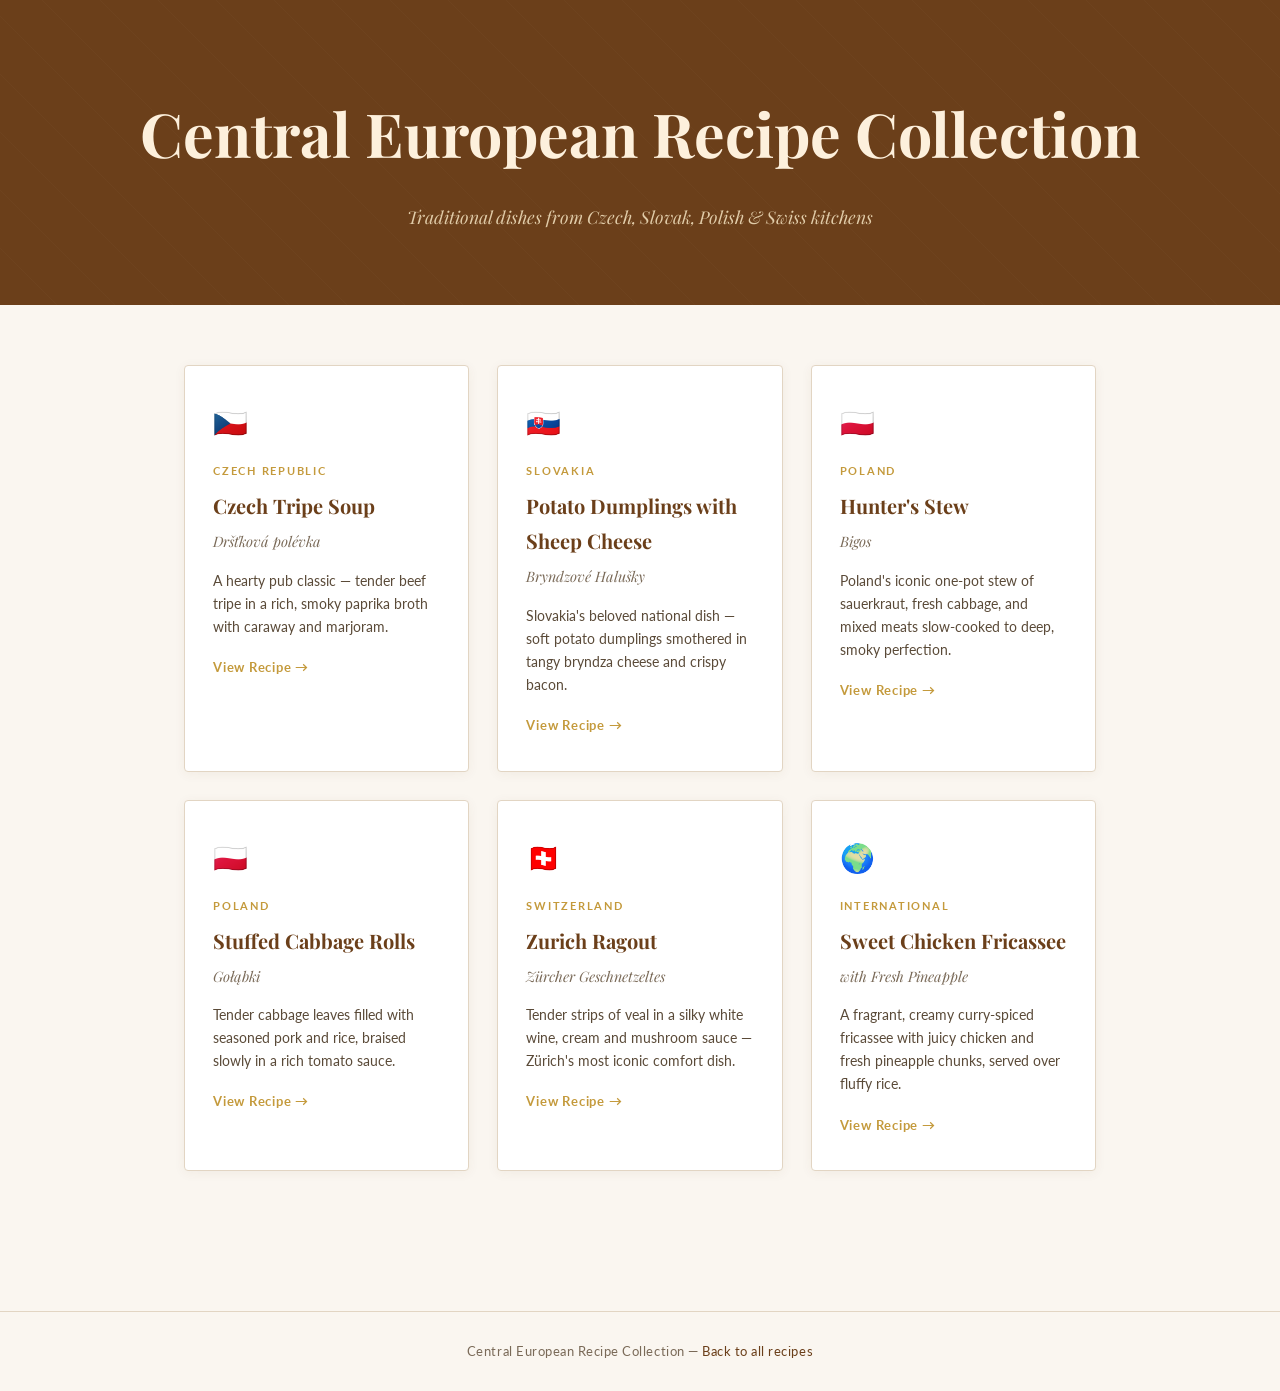
==== index.html @ f0217a3d "Add files via upload" ====
<!DOCTYPE html>
<html lang="en">
<head>
  <meta charset="UTF-8">
  <meta name="viewport" content="width=device-width, initial-scale=1.0">
  <title>Central European Recipe Collection</title>
  <link rel="stylesheet" href="style.css">
  <style>
    .index-hero {
      background: var(--brown);
      color: #fdf0dc;
      padding: 80px 40px 72px;
      text-align: center;
      position: relative;
      overflow: hidden;
    }
    .index-hero::before {
      content: '';
      position: absolute;
      inset: 0;
      background: repeating-linear-gradient(
        45deg, transparent, transparent 40px,
        rgba(255,255,255,0.02) 40px, rgba(255,255,255,0.02) 41px
      );
    }
    .index-hero h1 {
      font-family: 'Playfair Display', serif;
      font-size: clamp(2.2rem, 5vw, 3.8rem);
      margin-bottom: 16px;
      position: relative;
    }
    .index-hero p {
      font-size: 1.1rem;
      color: #e0cba8;
      font-family: 'Playfair Display', serif;
      font-style: italic;
      position: relative;
    }
    .recipe-grid {
      max-width: 960px;
      margin: 60px auto;
      padding: 0 24px 80px;
      display: grid;
      grid-template-columns: repeat(auto-fill, minmax(280px, 1fr));
      gap: 28px;
    }
    .recipe-card {
      background: var(--card-bg);
      border: 1px solid var(--border);
      border-radius: 4px;
      padding: 32px 28px;
      text-decoration: none;
      color: var(--ink);
      display: block;
      transition: transform 0.2s, box-shadow 0.2s;
      box-shadow: 0 2px 12px rgba(107,63,26,0.06);
    }
    .recipe-card:hover {
      transform: translateY(-4px);
      box-shadow: 0 8px 28px rgba(107,63,26,0.14);
    }
    .card-flag {
      font-size: 28px;
      margin-bottom: 14px;
      display: block;
    }
    .card-country {
      font-size: 11px;
      letter-spacing: 0.16em;
      text-transform: uppercase;
      color: var(--gold);
      font-weight: 700;
      margin-bottom: 8px;
    }
    .card-title {
      font-family: 'Playfair Display', serif;
      font-size: 1.25rem;
      font-weight: 700;
      margin-bottom: 6px;
      color: var(--brown);
    }
    .card-native {
      font-family: 'Playfair Display', serif;
      font-style: italic;
      font-size: 0.9rem;
      color: var(--muted);
      margin-bottom: 14px;
    }
    .card-desc {
      font-size: 14px;
      color: #5a4a38;
      line-height: 1.65;
    }
    .card-arrow {
      display: inline-block;
      margin-top: 18px;
      font-size: 13px;
      color: var(--gold);
      font-weight: 700;
      letter-spacing: 0.06em;
    }
    @media (max-width: 600px) {
      .index-hero { padding: 52px 20px; }
      .recipe-grid { padding: 0 16px 60px; }
    }
  </style>
</head>
<body>

<div class="index-hero">
  <h1>Central European Recipe Collection</h1>
  <p>Traditional dishes from Czech, Slovak, Polish &amp; Swiss kitchens</p>
</div>

<div class="recipe-grid">

  <a href="drstkova.html" class="recipe-card">
    <span class="card-flag">🇨🇿</span>
    <div class="card-country">Czech Republic</div>
    <div class="card-title">Czech Tripe Soup</div>
    <div class="card-native">Dršťková polévka</div>
    <div class="card-desc">A hearty pub classic — tender beef tripe in a rich, smoky paprika broth with caraway and marjoram.</div>
    <span class="card-arrow">View Recipe →</span>
  </a>

  <a href="halusky.html" class="recipe-card">
    <span class="card-flag">🇸🇰</span>
    <div class="card-country">Slovakia</div>
    <div class="card-title">Potato Dumplings with Sheep Cheese</div>
    <div class="card-native">Bryndzové Halušky</div>
    <div class="card-desc">Slovakia's beloved national dish — soft potato dumplings smothered in tangy bryndza cheese and crispy bacon.</div>
    <span class="card-arrow">View Recipe →</span>
  </a>

  <a href="bigos.html" class="recipe-card">
    <span class="card-flag">🇵🇱</span>
    <div class="card-country">Poland</div>
    <div class="card-title">Hunter's Stew</div>
    <div class="card-native">Bigos</div>
    <div class="card-desc">Poland's iconic one-pot stew of sauerkraut, fresh cabbage, and mixed meats slow-cooked to deep, smoky perfection.</div>
    <span class="card-arrow">View Recipe →</span>
  </a>

  <a href="golabki.html" class="recipe-card">
    <span class="card-flag">🇵🇱</span>
    <div class="card-country">Poland</div>
    <div class="card-title">Stuffed Cabbage Rolls</div>
    <div class="card-native">Gołąbki</div>
    <div class="card-desc">Tender cabbage leaves filled with seasoned pork and rice, braised slowly in a rich tomato sauce.</div>
    <span class="card-arrow">View Recipe →</span>
  </a>

  <a href="geschnetzeltes.html" class="recipe-card">
    <span class="card-flag">🇨🇭</span>
    <div class="card-country">Switzerland</div>
    <div class="card-title">Zurich Ragout</div>
    <div class="card-native">Zürcher Geschnetzeltes</div>
    <div class="card-desc">Tender strips of veal in a silky white wine, cream and mushroom sauce — Zürich's most iconic comfort dish.</div>
    <span class="card-arrow">View Recipe →</span>
  </a>

  <a href="fricassee.html" class="recipe-card">
    <span class="card-flag">🌍</span>
    <div class="card-country">International</div>
    <div class="card-title">Sweet Chicken Fricassee</div>
    <div class="card-native">with Fresh Pineapple</div>
    <div class="card-desc">A fragrant, creamy curry-spiced fricassee with juicy chicken and fresh pineapple chunks, served over fluffy rice.</div>
    <span class="card-arrow">View Recipe →</span>
  </a>

</div>

<footer>
  <p>Central European Recipe Collection &mdash; <a href="index.html">Back to all recipes</a></p>
</footer>

</body>
</html>
---- style.css ----
@import url('https://fonts.googleapis.com/css2?family=Playfair+Display:ital,wght@0,400;0,700;1,400&family=Lato:wght@300;400;700&display=swap');

:root {
  --cream: #faf6f0;
  --warm-white: #fff9f2;
  --ink: #1a1208;
  --brown: #6b3f1a;
  --gold: #c49a3c;
  --rust: #b85c2a;
  --muted: #7a6a58;
  --border: #e2d5c3;
  --card-bg: #ffffff;
}

*, *::before, *::after { box-sizing: border-box; margin: 0; padding: 0; }

html { scroll-behavior: smooth; }

body {
  font-family: 'Lato', sans-serif;
  background-color: var(--cream);
  color: var(--ink);
  line-height: 1.75;
  font-size: 17px;
}

/* ── NAV ── */
nav {
  background: var(--brown);
  padding: 14px 40px;
  display: flex;
  align-items: center;
  gap: 12px;
}
nav a {
  color: #f5e6cc;
  text-decoration: none;
  font-family: 'Lato', sans-serif;
  font-size: 14px;
  letter-spacing: 0.05em;
  opacity: 0.85;
  transition: opacity 0.2s;
}
nav a:hover { opacity: 1; }
nav .sep { color: var(--gold); font-size: 12px; }

/* ── HERO ── */
.hero {
  background: var(--brown);
  color: #fdf0dc;
  padding: 64px 40px 52px;
  position: relative;
  overflow: hidden;
}
.hero::before {
  content: '';
  position: absolute;
  inset: 0;
  background: repeating-linear-gradient(
    45deg,
    transparent,
    transparent 40px,
    rgba(255,255,255,0.02) 40px,
    rgba(255,255,255,0.02) 41px
  );
  pointer-events: none;
}
.hero-inner { max-width: 760px; margin: 0 auto; position: relative; }
.hero-tag {
  display: inline-block;
  font-size: 11px;
  letter-spacing: 0.18em;
  text-transform: uppercase;
  color: var(--gold);
  border: 1px solid var(--gold);
  padding: 4px 12px;
  border-radius: 2px;
  margin-bottom: 20px;
  font-family: 'Lato', sans-serif;
  font-weight: 700;
}
.hero h1 {
  font-family: 'Playfair Display', serif;
  font-size: clamp(2rem, 5vw, 3.4rem);
  line-height: 1.15;
  font-weight: 700;
  margin-bottom: 10px;
}
.hero .subtitle {
  font-family: 'Playfair Display', serif;
  font-style: italic;
  font-size: 1.15rem;
  color: #e8d4b0;
  margin-bottom: 28px;
}
.hero-meta {
  display: flex;
  flex-wrap: wrap;
  gap: 24px;
  font-size: 14px;
  color: #d4b98a;
  font-weight: 300;
  letter-spacing: 0.04em;
}
.hero-meta span { display: flex; align-items: center; gap: 6px; }
.hero-meta svg { opacity: 0.75; }

/* ── MAIN LAYOUT ── */
main {
  max-width: 900px;
  margin: 0 auto;
  padding: 52px 24px 80px;
  display: grid;
  grid-template-columns: 1fr 300px;
  gap: 48px;
  align-items: start;
}
@media (max-width: 700px) {
  main { grid-template-columns: 1fr; padding: 32px 16px 60px; }
  nav { padding: 12px 16px; }
  .hero { padding: 44px 20px 40px; }
}

/* ── INGREDIENTS CARD ── */
.ingredients-card {
  background: var(--card-bg);
  border: 1px solid var(--border);
  border-radius: 4px;
  padding: 28px 24px;
  position: sticky;
  top: 24px;
  box-shadow: 0 2px 16px rgba(107,63,26,0.07);
}
.ingredients-card h2 {
  font-family: 'Playfair Display', serif;
  font-size: 1.25rem;
  margin-bottom: 20px;
  padding-bottom: 12px;
  border-bottom: 2px solid var(--gold);
  color: var(--brown);
}
.ingredients-card ul { list-style: none; }
.ingredients-card li {
  padding: 7px 0;
  border-bottom: 1px solid #f0e9de;
  font-size: 15px;
  display: flex;
  gap: 8px;
}
.ingredients-card li::before {
  content: '·';
  color: var(--gold);
  font-size: 20px;
  line-height: 1.2;
  flex-shrink: 0;
}
.serves-badge {
  display: inline-block;
  background: var(--gold);
  color: #fff;
  font-size: 12px;
  font-weight: 700;
  letter-spacing: 0.1em;
  text-transform: uppercase;
  padding: 4px 12px;
  border-radius: 2px;
  margin-bottom: 16px;
}

/* ── INSTRUCTIONS ── */
.instructions h2 {
  font-family: 'Playfair Display', serif;
  font-size: 1.5rem;
  color: var(--brown);
  margin-bottom: 28px;
  padding-bottom: 12px;
  border-bottom: 2px solid var(--gold);
}
.step {
  display: flex;
  gap: 20px;
  margin-bottom: 32px;
  align-items: flex-start;
}
.step-num {
  flex-shrink: 0;
  width: 36px;
  height: 36px;
  background: var(--brown);
  color: #fdf0dc;
  font-family: 'Playfair Display', serif;
  font-size: 1rem;
  font-weight: 700;
  border-radius: 50%;
  display: flex;
  align-items: center;
  justify-content: center;
  margin-top: 2px;
}
.step-body h3 {
  font-family: 'Playfair Display', serif;
  font-size: 1.05rem;
  font-weight: 700;
  color: var(--ink);
  margin-bottom: 6px;
}
.step-body p { color: #3a2e22; font-size: 16px; }

/* ── NOTES ── */
.notes {
  background: #fff8ee;
  border-left: 4px solid var(--gold);
  border-radius: 0 4px 4px 0;
  padding: 20px 24px;
  margin-top: 40px;
}
.notes h3 {
  font-family: 'Playfair Display', serif;
  color: var(--brown);
  margin-bottom: 12px;
  font-size: 1.1rem;
}
.notes ul { list-style: none; }
.notes li {
  padding: 5px 0;
  font-size: 15px;
  color: #4a3828;
  padding-left: 16px;
  position: relative;
}
.notes li::before {
  content: '✦';
  position: absolute;
  left: 0;
  color: var(--gold);
  font-size: 10px;
  top: 8px;
}

/* ── FOOTER ── */
footer {
  text-align: center;
  padding: 28px;
  font-size: 13px;
  color: var(--muted);
  border-top: 1px solid var(--border);
  letter-spacing: 0.04em;
}
footer a { color: var(--brown); text-decoration: none; }
footer a:hover { text-decoration: underline; }
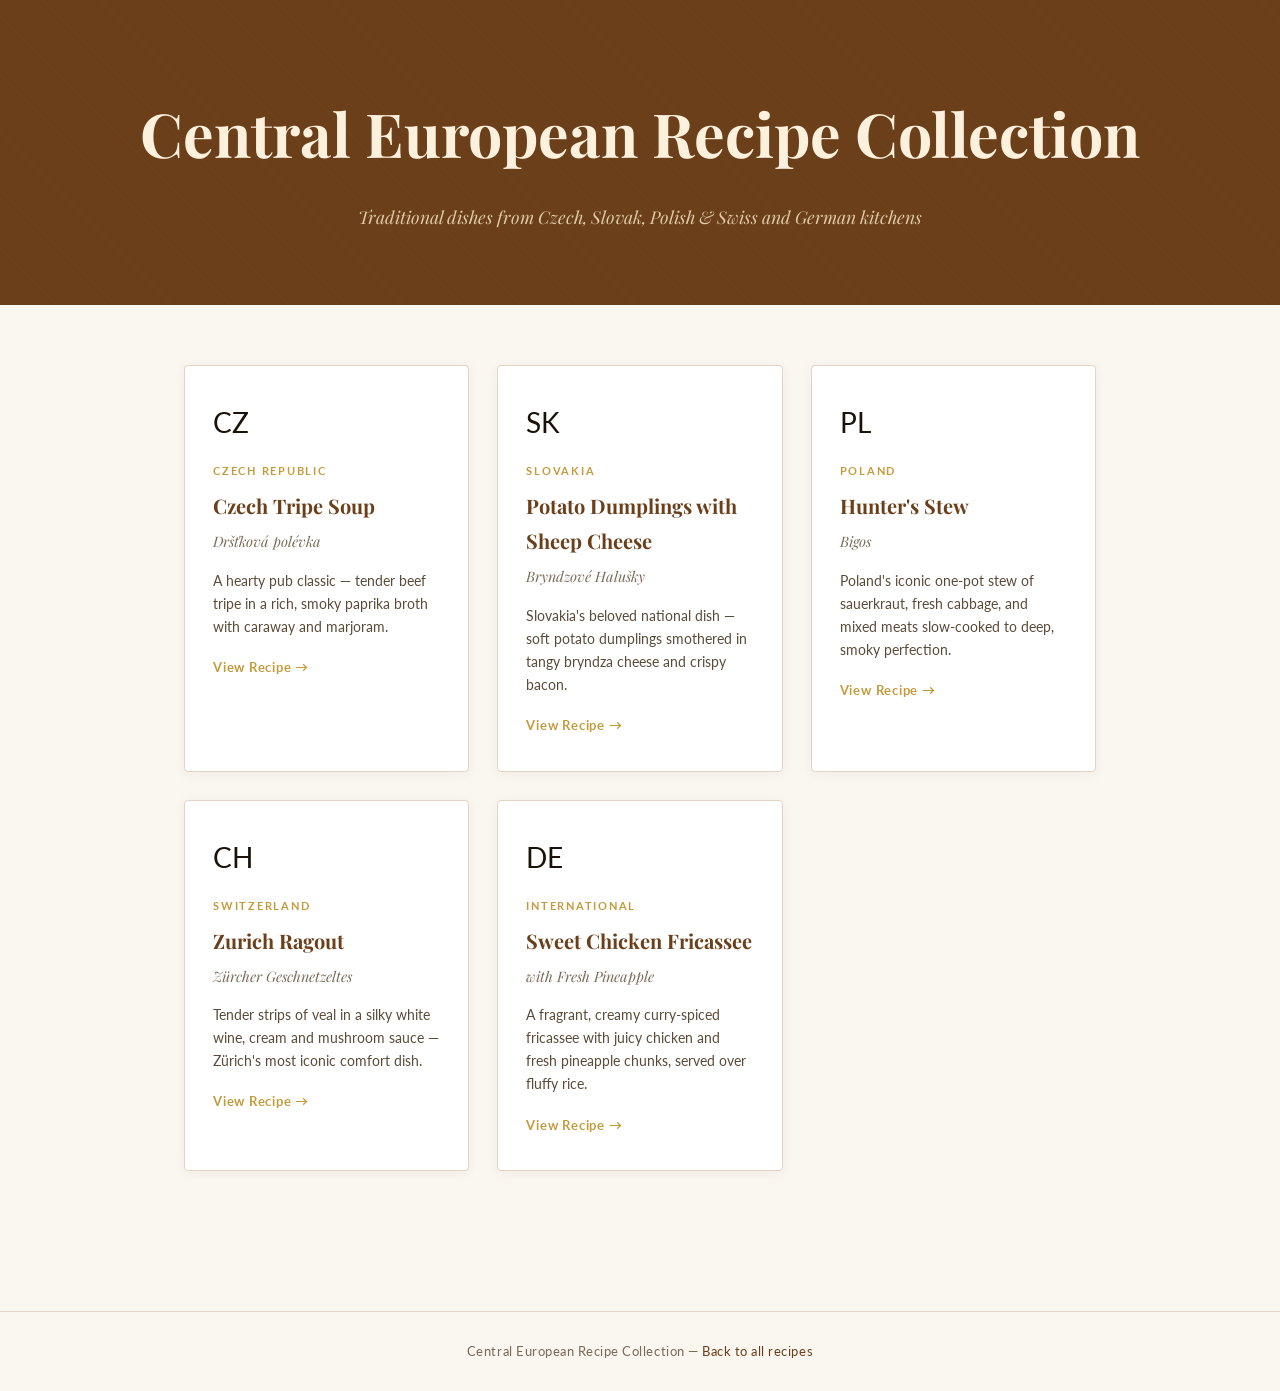
==== commit 8b71f3ca: "Update index.html" ====
--- a/index.html
+++ b/index.html
@@ -109,13 +109,13 @@
 
 <div class="index-hero">
   <h1>Central European Recipe Collection</h1>
-  <p>Traditional dishes from Czech, Slovak, Polish &amp; Swiss kitchens</p>
+  <p>Traditional dishes from Czech, Slovak, Polish &amp; Swiss and German kitchens</p>
 </div>
 
 <div class="recipe-grid">
 
   <a href="drstkova.html" class="recipe-card">
-    <span class="card-flag">🇨🇿</span>
+    <span class="card-flag">CZ</span>
     <div class="card-country">Czech Republic</div>
     <div class="card-title">Czech Tripe Soup</div>
     <div class="card-native">Dršťková polévka</div>
@@ -124,7 +124,7 @@
   </a>
 
   <a href="halusky.html" class="recipe-card">
-    <span class="card-flag">🇸🇰</span>
+    <span class="card-flag">SK</span>
     <div class="card-country">Slovakia</div>
     <div class="card-title">Potato Dumplings with Sheep Cheese</div>
     <div class="card-native">Bryndzové Halušky</div>
@@ -133,7 +133,7 @@
   </a>
 
   <a href="bigos.html" class="recipe-card">
-    <span class="card-flag">🇵🇱</span>
+    <span class="card-flag">PL</span>
     <div class="card-country">Poland</div>
     <div class="card-title">Hunter's Stew</div>
     <div class="card-native">Bigos</div>
@@ -141,17 +141,9 @@
     <span class="card-arrow">View Recipe →</span>
   </a>
 
-  <a href="golabki.html" class="recipe-card">
-    <span class="card-flag">🇵🇱</span>
-    <div class="card-country">Poland</div>
-    <div class="card-title">Stuffed Cabbage Rolls</div>
-    <div class="card-native">Gołąbki</div>
-    <div class="card-desc">Tender cabbage leaves filled with seasoned pork and rice, braised slowly in a rich tomato sauce.</div>
-    <span class="card-arrow">View Recipe →</span>
-  </a>
 
   <a href="geschnetzeltes.html" class="recipe-card">
-    <span class="card-flag">🇨🇭</span>
+    <span class="card-flag">CH</span>
     <div class="card-country">Switzerland</div>
     <div class="card-title">Zurich Ragout</div>
     <div class="card-native">Zürcher Geschnetzeltes</div>
@@ -160,7 +152,7 @@
   </a>
 
   <a href="fricassee.html" class="recipe-card">
-    <span class="card-flag">🌍</span>
+    <span class="card-flag">DE</span>
     <div class="card-country">International</div>
     <div class="card-title">Sweet Chicken Fricassee</div>
     <div class="card-native">with Fresh Pineapple</div>
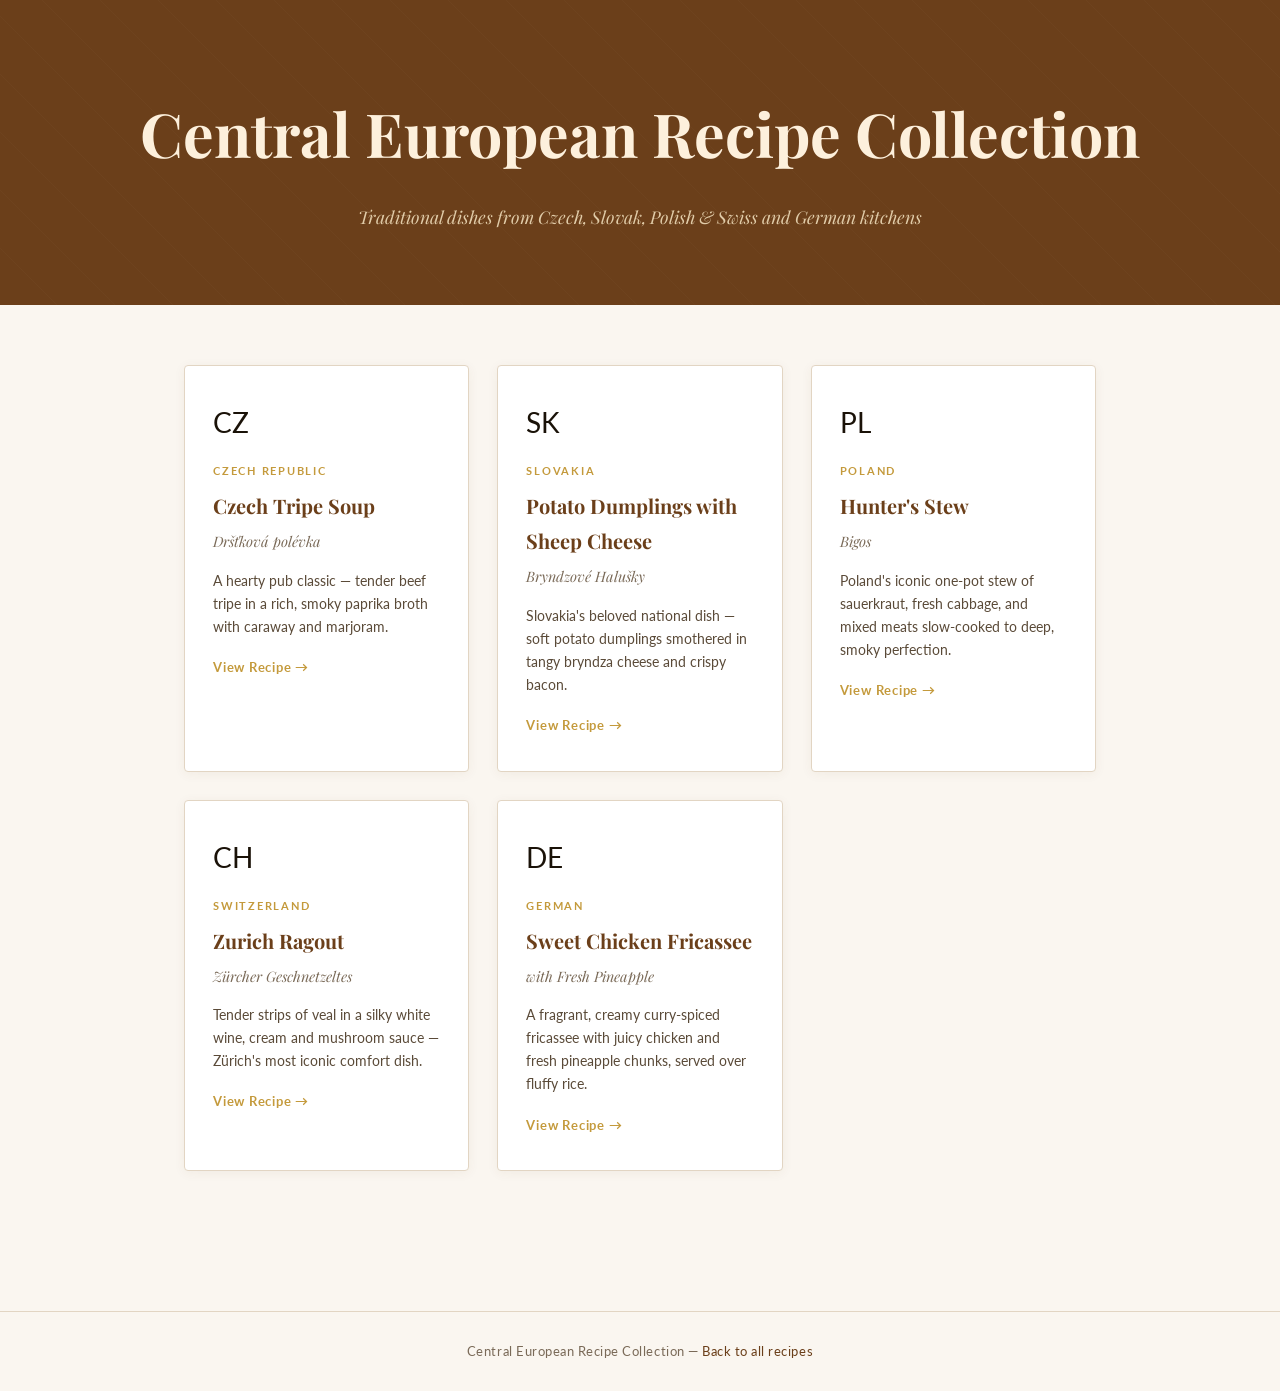
==== commit e44bcf8d: "Update index.html" ====
--- a/index.html
+++ b/index.html
@@ -153,7 +153,7 @@
 
   <a href="fricassee.html" class="recipe-card">
     <span class="card-flag">DE</span>
-    <div class="card-country">International</div>
+    <div class="card-country">German</div>
     <div class="card-title">Sweet Chicken Fricassee</div>
     <div class="card-native">with Fresh Pineapple</div>
     <div class="card-desc">A fragrant, creamy curry-spiced fricassee with juicy chicken and fresh pineapple chunks, served over fluffy rice.</div>
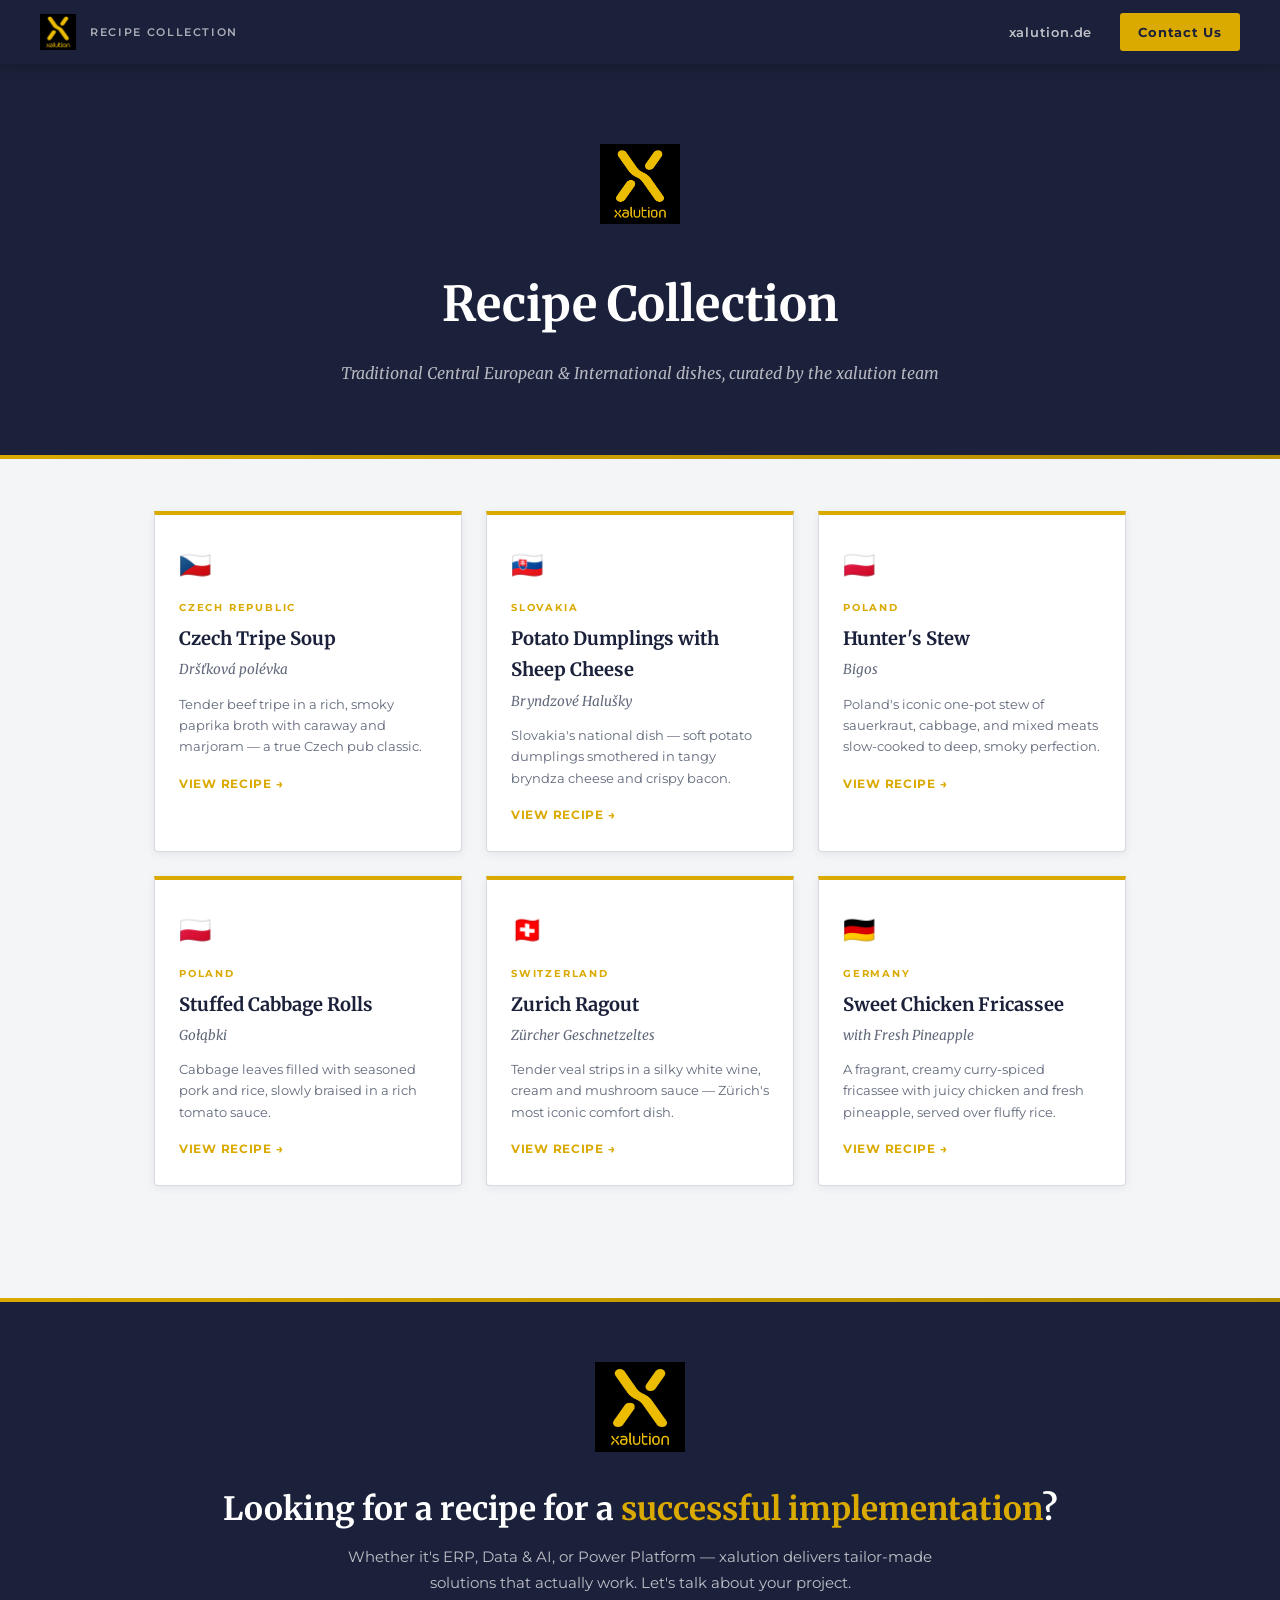
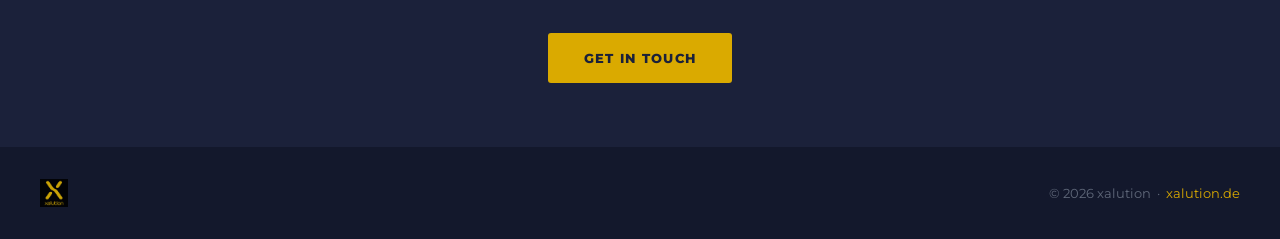
==== commit 498644a8: "Add files via upload" ====
--- a/index.html
+++ b/index.html
@@ -3,168 +3,255 @@
 <head>
   <meta charset="UTF-8">
   <meta name="viewport" content="width=device-width, initial-scale=1.0">
-  <title>Central European Recipe Collection</title>
+  <title>Recipe Collection – xalution</title>
   <link rel="stylesheet" href="style.css">
   <style>
     .index-hero {
-      background: var(--brown);
-      color: #fdf0dc;
+      background: var(--night);
+      color: var(--white);
       padding: 80px 40px 72px;
       text-align: center;
       position: relative;
       overflow: hidden;
     }
-    .index-hero::before {
+    .index-hero::after {
       content: '';
       position: absolute;
-      inset: 0;
-      background: repeating-linear-gradient(
-        45deg, transparent, transparent 40px,
-        rgba(255,255,255,0.02) 40px, rgba(255,255,255,0.02) 41px
-      );
-    }
+      bottom: 0; left: 0; right: 0;
+      height: 4px;
+      background: linear-gradient(90deg, var(--gold), var(--gold-dark));
+    }
+    .index-hero img { height: 80px; margin-bottom: 32px; }
     .index-hero h1 {
-      font-family: 'Playfair Display', serif;
-      font-size: clamp(2.2rem, 5vw, 3.8rem);
-      margin-bottom: 16px;
-      position: relative;
+      font-family: 'Merriweather', serif;
+      font-size: clamp(1.8rem, 4vw, 3rem);
+      margin-bottom: 14px;
     }
     .index-hero p {
-      font-size: 1.1rem;
-      color: #e0cba8;
-      font-family: 'Playfair Display', serif;
+      font-size: 1rem;
+      color: var(--stone);
+      opacity: 0.75;
       font-style: italic;
-      position: relative;
+      font-family: 'Merriweather', serif;
     }
     .recipe-grid {
-      max-width: 960px;
-      margin: 60px auto;
-      padding: 0 24px 80px;
+      max-width: 1020px;
+      margin: 52px auto;
+      padding: 0 24px 60px;
       display: grid;
-      grid-template-columns: repeat(auto-fill, minmax(280px, 1fr));
-      gap: 28px;
+      grid-template-columns: repeat(auto-fill, minmax(290px, 1fr));
+      gap: 24px;
     }
     .recipe-card {
       background: var(--card-bg);
       border: 1px solid var(--border);
-      border-radius: 4px;
-      padding: 32px 28px;
+      border-top: 4px solid var(--gold);
+      border-radius: 0 0 4px 4px;
+      padding: 28px 24px 24px;
       text-decoration: none;
-      color: var(--ink);
+      color: var(--text);
       display: block;
       transition: transform 0.2s, box-shadow 0.2s;
-      box-shadow: 0 2px 12px rgba(107,63,26,0.06);
+      box-shadow: 0 2px 10px rgba(27,33,58,0.07);
     }
     .recipe-card:hover {
       transform: translateY(-4px);
-      box-shadow: 0 8px 28px rgba(107,63,26,0.14);
-    }
-    .card-flag {
-      font-size: 28px;
-      margin-bottom: 14px;
-      display: block;
-    }
+      box-shadow: 0 10px 32px rgba(27,33,58,0.13);
+    }
+    .card-flag { font-size: 26px; margin-bottom: 12px; display: block; }
     .card-country {
-      font-size: 11px;
-      letter-spacing: 0.16em;
+      font-size: 10px;
+      letter-spacing: 0.18em;
       text-transform: uppercase;
       color: var(--gold);
       font-weight: 700;
-      margin-bottom: 8px;
+      margin-bottom: 7px;
     }
     .card-title {
-      font-family: 'Playfair Display', serif;
-      font-size: 1.25rem;
+      font-family: 'Merriweather', serif;
+      font-size: 1.15rem;
       font-weight: 700;
-      margin-bottom: 6px;
-      color: var(--brown);
+      margin-bottom: 4px;
+      color: var(--night);
     }
     .card-native {
-      font-family: 'Playfair Display', serif;
+      font-family: 'Merriweather', serif;
       font-style: italic;
-      font-size: 0.9rem;
-      color: var(--muted);
-      margin-bottom: 14px;
-    }
-    .card-desc {
-      font-size: 14px;
-      color: #5a4a38;
-      line-height: 1.65;
-    }
+      font-size: 0.85rem;
+      color: var(--rock);
+      margin-bottom: 12px;
+    }
+    .card-desc { font-size: 13px; color: var(--rock); line-height: 1.65; }
     .card-arrow {
       display: inline-block;
-      margin-top: 18px;
-      font-size: 13px;
+      margin-top: 16px;
+      font-size: 12px;
       color: var(--gold);
       font-weight: 700;
       letter-spacing: 0.06em;
+      text-transform: uppercase;
     }
     @media (max-width: 600px) {
       .index-hero { padding: 52px 20px; }
-      .recipe-grid { padding: 0 16px 60px; }
+      .recipe-grid { padding: 0 16px 48px; }
     }
   </style>
 </head>
 <body>
 
+<div class="topbar">
+  <a href="index.html" class="topbar-logo">
+    <img src="xalution_logo.png" alt="xalution">
+    <span class="topbar-logo-text">Recipe Collection</span>
+  </a>
+  <div class="topbar-nav">
+    <a href="https://www.xalution.de" class="nav-link" target="_blank">xalution.de</a>
+    <a href="#" class="cta-btn" onclick="openModal(); return false;">Contact Us</a>
+  </div>
+</div>
+
 <div class="index-hero">
-  <h1>Central European Recipe Collection</h1>
-  <p>Traditional dishes from Czech, Slovak, Polish &amp; Swiss and German kitchens</p>
+  <img src="xalution_logo.png" alt="xalution logo">
+  <h1>Recipe Collection</h1>
+  <p>Traditional Central European &amp; International dishes, curated by the xalution team</p>
 </div>
 
 <div class="recipe-grid">
 
   <a href="drstkova.html" class="recipe-card">
-    <span class="card-flag">CZ</span>
+    <span class="card-flag">🇨🇿</span>
     <div class="card-country">Czech Republic</div>
     <div class="card-title">Czech Tripe Soup</div>
     <div class="card-native">Dršťková polévka</div>
-    <div class="card-desc">A hearty pub classic — tender beef tripe in a rich, smoky paprika broth with caraway and marjoram.</div>
+    <div class="card-desc">Tender beef tripe in a rich, smoky paprika broth with caraway and marjoram — a true Czech pub classic.</div>
     <span class="card-arrow">View Recipe →</span>
   </a>
 
   <a href="halusky.html" class="recipe-card">
-    <span class="card-flag">SK</span>
+    <span class="card-flag">🇸🇰</span>
     <div class="card-country">Slovakia</div>
     <div class="card-title">Potato Dumplings with Sheep Cheese</div>
     <div class="card-native">Bryndzové Halušky</div>
-    <div class="card-desc">Slovakia's beloved national dish — soft potato dumplings smothered in tangy bryndza cheese and crispy bacon.</div>
+    <div class="card-desc">Slovakia's national dish — soft potato dumplings smothered in tangy bryndza cheese and crispy bacon.</div>
     <span class="card-arrow">View Recipe →</span>
   </a>
 
   <a href="bigos.html" class="recipe-card">
-    <span class="card-flag">PL</span>
+    <span class="card-flag">🇵🇱</span>
     <div class="card-country">Poland</div>
     <div class="card-title">Hunter's Stew</div>
     <div class="card-native">Bigos</div>
-    <div class="card-desc">Poland's iconic one-pot stew of sauerkraut, fresh cabbage, and mixed meats slow-cooked to deep, smoky perfection.</div>
-    <span class="card-arrow">View Recipe →</span>
-  </a>
-
+    <div class="card-desc">Poland's iconic one-pot stew of sauerkraut, cabbage, and mixed meats slow-cooked to deep, smoky perfection.</div>
+    <span class="card-arrow">View Recipe →</span>
+  </a>
+
+  <a href="golabki.html" class="recipe-card">
+    <span class="card-flag">🇵🇱</span>
+    <div class="card-country">Poland</div>
+    <div class="card-title">Stuffed Cabbage Rolls</div>
+    <div class="card-native">Gołąbki</div>
+    <div class="card-desc">Cabbage leaves filled with seasoned pork and rice, slowly braised in a rich tomato sauce.</div>
+    <span class="card-arrow">View Recipe →</span>
+  </a>
 
   <a href="geschnetzeltes.html" class="recipe-card">
-    <span class="card-flag">CH</span>
+    <span class="card-flag">🇨🇭</span>
     <div class="card-country">Switzerland</div>
     <div class="card-title">Zurich Ragout</div>
     <div class="card-native">Zürcher Geschnetzeltes</div>
-    <div class="card-desc">Tender strips of veal in a silky white wine, cream and mushroom sauce — Zürich's most iconic comfort dish.</div>
+    <div class="card-desc">Tender veal strips in a silky white wine, cream and mushroom sauce — Zürich's most iconic comfort dish.</div>
     <span class="card-arrow">View Recipe →</span>
   </a>
 
   <a href="fricassee.html" class="recipe-card">
-    <span class="card-flag">DE</span>
-    <div class="card-country">German</div>
+    <span class="card-flag">🇩🇪</span>
+    <div class="card-country">Germany</div>
     <div class="card-title">Sweet Chicken Fricassee</div>
     <div class="card-native">with Fresh Pineapple</div>
-    <div class="card-desc">A fragrant, creamy curry-spiced fricassee with juicy chicken and fresh pineapple chunks, served over fluffy rice.</div>
-    <span class="card-arrow">View Recipe →</span>
-  </a>
-
+    <div class="card-desc">A fragrant, creamy curry-spiced fricassee with juicy chicken and fresh pineapple, served over fluffy rice.</div>
+    <span class="card-arrow">View Recipe →</span>
+  </a>
+
+</div>
+
+<div class="xalution-banner">
+  <img src="xalution_logo.png" alt="xalution" class="banner-logo">
+  <h2>Looking for a recipe for a <span>successful implementation</span>?</h2>
+  <p>Whether it's ERP, Data &amp; AI, or Power Platform — xalution delivers tailor-made solutions that actually work. Let's talk about your project.</p>
+  <a href="#" class="banner-contact-btn" onclick="openModal(); return false;">Get in Touch</a>
 </div>
 
 <footer>
-  <p>Central European Recipe Collection &mdash; <a href="index.html">Back to all recipes</a></p>
+  <img src="xalution_logo.png" alt="xalution">
+  <span class="footer-right">© 2026 xalution &nbsp;·&nbsp; <a href="https://www.xalution.de" target="_blank">xalution.de</a></span>
 </footer>
 
+<!-- CONTACT MODAL -->
+<div class="modal-overlay" id="contactModal">
+  <div class="modal">
+    <button class="modal-close" onclick="closeModal()">×</button>
+    <div id="formArea">
+      <h3>Let's Talk</h3>
+      <p class="modal-sub">Tell us about your project — ERP, Data &amp; AI, Power Platform or anything else. We'll get back to you promptly.</p>
+      <div class="form-group">
+        <label>Your Name</label>
+        <input type="text" id="fname" placeholder="Jane Doe">
+      </div>
+      <div class="form-group">
+        <label>Email Address</label>
+        <input type="email" id="femail" placeholder="jane@company.com">
+      </div>
+      <div class="form-group">
+        <label>Topic</label>
+        <select id="ftopic">
+          <option value="ERP Implementation">ERP Implementation</option>
+          <option value="Data & AI Solutions">Data &amp; AI Solutions</option>
+          <option value="Power Platform">Power Platform</option>
+          <option value="Other">Other</option>
+        </select>
+      </div>
+      <div class="form-group">
+        <label>Message</label>
+        <textarea id="fmessage" placeholder="Tell us about your project..."></textarea>
+      </div>
+      <button class="form-submit" onclick="sendMail()">Send Message</button>
+    </div>
+    <div class="form-success" id="formSuccess">
+      <div class="check">✅</div>
+      <h4>Message sent!</h4>
+      <p>Your email client will open with a pre-filled message. We look forward to hearing from you.</p>
+    </div>
+  </div>
+</div>
+
+<script>
+function openModal() {
+  document.getElementById('contactModal').classList.add('open');
+  document.body.style.overflow = 'hidden';
+}
+function closeModal() {
+  document.getElementById('contactModal').classList.remove('open');
+  document.body.style.overflow = '';
+  document.getElementById('formArea').style.display = 'block';
+  document.getElementById('formSuccess').style.display = 'none';
+}
+document.getElementById('contactModal').addEventListener('click', function(e) {
+  if (e.target === this) closeModal();
+});
+function sendMail() {
+  const name = document.getElementById('fname').value.trim();
+  const email = document.getElementById('femail').value.trim();
+  const topic = document.getElementById('ftopic').value;
+  const message = document.getElementById('fmessage').value.trim();
+  if (!name || !email || !message) { alert('Please fill in all fields.'); return; }
+  const subject = encodeURIComponent('xalution Inquiry: ' + topic);
+  const body = encodeURIComponent(
+    'Name: ' + name + '\nEmail: ' + email + '\nTopic: ' + topic + '\n\n' + message
+  );
+  window.location.href = 'mailto:info@xalution.de?subject=' + subject + '&body=' + body;
+  document.getElementById('formArea').style.display = 'none';
+  document.getElementById('formSuccess').style.display = 'block';
+}
+</script>
 </body>
 </html>
--- a/style.css
+++ b/style.css
@@ -1,179 +1,239 @@
-@import url('https://fonts.googleapis.com/css2?family=Playfair+Display:ital,wght@0,400;0,700;1,400&family=Lato:wght@300;400;700&display=swap');
+@import url('https://fonts.googleapis.com/css2?family=Montserrat:wght@300;400;600;700;800&family=Merriweather:ital,wght@0,400;0,700;1,400&display=swap');
 
 :root {
-  --cream: #faf6f0;
-  --warm-white: #fff9f2;
-  --ink: #1a1208;
-  --brown: #6b3f1a;
-  --gold: #c49a3c;
-  --rust: #b85c2a;
-  --muted: #7a6a58;
-  --border: #e2d5c3;
+  --night: #1b213a;
+  --gold: #daaa00;
+  --gold-dark: #b38e00;
+  --stone: #e9eaed;
+  --rock: #60687a;
+  --white: #ffffff;
+  --text: #1b213a;
+  --text-light: #60687a;
+  --border: #d8dae0;
   --card-bg: #ffffff;
+  --bg: #f4f5f7;
 }
 
 *, *::before, *::after { box-sizing: border-box; margin: 0; padding: 0; }
-
 html { scroll-behavior: smooth; }
 
 body {
-  font-family: 'Lato', sans-serif;
-  background-color: var(--cream);
-  color: var(--ink);
-  line-height: 1.75;
-  font-size: 17px;
-}
-
-/* ── NAV ── */
-nav {
-  background: var(--brown);
-  padding: 14px 40px;
-  display: flex;
-  align-items: center;
-  gap: 12px;
-}
-nav a {
-  color: #f5e6cc;
+  font-family: 'Montserrat', sans-serif;
+  background-color: var(--bg);
+  color: var(--text);
+  line-height: 1.7;
+  font-size: 16px;
+}
+
+/* ── TOPBAR ── */
+.topbar {
+  background: var(--night);
+  padding: 0 40px;
+  display: flex;
+  align-items: center;
+  justify-content: space-between;
+  height: 64px;
+  position: sticky;
+  top: 0;
+  z-index: 100;
+  box-shadow: 0 2px 12px rgba(0,0,0,0.25);
+}
+.topbar-logo {
+  display: flex;
+  align-items: center;
+  gap: 14px;
   text-decoration: none;
-  font-family: 'Lato', sans-serif;
-  font-size: 14px;
-  letter-spacing: 0.05em;
-  opacity: 0.85;
-  transition: opacity 0.2s;
-}
-nav a:hover { opacity: 1; }
-nav .sep { color: var(--gold); font-size: 12px; }
+}
+.topbar-logo img {
+  height: 36px;
+  width: auto;
+}
+.topbar-logo-text {
+  font-size: 11px;
+  letter-spacing: 0.15em;
+  text-transform: uppercase;
+  color: var(--stone);
+  opacity: 0.7;
+  font-weight: 600;
+}
+.topbar-nav {
+  display: flex;
+  align-items: center;
+  gap: 28px;
+}
+.topbar-nav a {
+  color: var(--stone);
+  text-decoration: none;
+  font-size: 13px;
+  font-weight: 600;
+  letter-spacing: 0.06em;
+  opacity: 0.8;
+  transition: opacity 0.2s, color 0.2s;
+}
+.topbar-nav a:hover { opacity: 1; color: var(--gold); }
+.topbar-nav .cta-btn {
+  background: var(--gold);
+  color: var(--night);
+  padding: 8px 18px;
+  border-radius: 3px;
+  opacity: 1;
+  font-weight: 700;
+  transition: background 0.2s;
+}
+.topbar-nav .cta-btn:hover { background: var(--gold-dark); color: var(--night); }
+
+/* ── BREADCRUMB ── */
+.breadcrumb {
+  background: var(--stone);
+  padding: 10px 40px;
+  display: flex;
+  align-items: center;
+  gap: 8px;
+  font-size: 12px;
+  color: var(--rock);
+}
+.breadcrumb a { color: var(--rock); text-decoration: none; font-weight: 600; }
+.breadcrumb a:hover { color: var(--night); }
+.breadcrumb .sep { color: var(--gold); font-size: 10px; }
 
 /* ── HERO ── */
 .hero {
-  background: var(--brown);
-  color: #fdf0dc;
-  padding: 64px 40px 52px;
+  background: var(--night);
+  color: var(--white);
+  padding: 64px 40px 56px;
   position: relative;
   overflow: hidden;
 }
-.hero::before {
+.hero::after {
   content: '';
   position: absolute;
-  inset: 0;
-  background: repeating-linear-gradient(
-    45deg,
-    transparent,
-    transparent 40px,
-    rgba(255,255,255,0.02) 40px,
-    rgba(255,255,255,0.02) 41px
-  );
-  pointer-events: none;
-}
-.hero-inner { max-width: 760px; margin: 0 auto; position: relative; }
+  bottom: 0; left: 0; right: 0;
+  height: 4px;
+  background: linear-gradient(90deg, var(--gold) 0%, var(--gold-dark) 100%);
+}
+.hero-inner { max-width: 820px; margin: 0 auto; position: relative; }
 .hero-tag {
   display: inline-block;
-  font-size: 11px;
-  letter-spacing: 0.18em;
+  font-size: 10px;
+  letter-spacing: 0.2em;
   text-transform: uppercase;
   color: var(--gold);
-  border: 1px solid var(--gold);
+  border: 1.5px solid var(--gold);
   padding: 4px 12px;
   border-radius: 2px;
-  margin-bottom: 20px;
-  font-family: 'Lato', sans-serif;
+  margin-bottom: 18px;
   font-weight: 700;
 }
 .hero h1 {
-  font-family: 'Playfair Display', serif;
-  font-size: clamp(2rem, 5vw, 3.4rem);
-  line-height: 1.15;
+  font-family: 'Merriweather', serif;
+  font-size: clamp(1.9rem, 4.5vw, 3.2rem);
+  line-height: 1.2;
   font-weight: 700;
   margin-bottom: 10px;
 }
 .hero .subtitle {
-  font-family: 'Playfair Display', serif;
+  font-family: 'Merriweather', serif;
   font-style: italic;
-  font-size: 1.15rem;
-  color: #e8d4b0;
-  margin-bottom: 28px;
+  font-size: 1.1rem;
+  color: var(--stone);
+  opacity: 0.75;
+  margin-bottom: 26px;
 }
 .hero-meta {
   display: flex;
   flex-wrap: wrap;
   gap: 24px;
-  font-size: 14px;
-  color: #d4b98a;
-  font-weight: 300;
+  font-size: 13px;
+  color: var(--stone);
+  opacity: 0.7;
+  font-weight: 600;
   letter-spacing: 0.04em;
 }
 .hero-meta span { display: flex; align-items: center; gap: 6px; }
-.hero-meta svg { opacity: 0.75; }
 
 /* ── MAIN LAYOUT ── */
 main {
-  max-width: 900px;
+  max-width: 960px;
   margin: 0 auto;
-  padding: 52px 24px 80px;
+  padding: 52px 24px 60px;
   display: grid;
   grid-template-columns: 1fr 300px;
   gap: 48px;
   align-items: start;
 }
-@media (max-width: 700px) {
-  main { grid-template-columns: 1fr; padding: 32px 16px 60px; }
-  nav { padding: 12px 16px; }
-  .hero { padding: 44px 20px 40px; }
+@media (max-width: 720px) {
+  main { grid-template-columns: 1fr; padding: 28px 16px 48px; }
+  .topbar { padding: 0 16px; }
+  .topbar-logo-text { display: none; }
+  .topbar-nav .nav-link { display: none; }
+  .breadcrumb { padding: 10px 16px; }
+  .hero { padding: 44px 20px 44px; }
 }
 
 /* ── INGREDIENTS CARD ── */
 .ingredients-card {
   background: var(--card-bg);
   border: 1px solid var(--border);
-  border-radius: 4px;
+  border-top: 4px solid var(--gold);
+  border-radius: 0 0 4px 4px;
   padding: 28px 24px;
   position: sticky;
-  top: 24px;
-  box-shadow: 0 2px 16px rgba(107,63,26,0.07);
+  top: 80px;
+  box-shadow: 0 4px 20px rgba(27,33,58,0.08);
 }
 .ingredients-card h2 {
-  font-family: 'Playfair Display', serif;
-  font-size: 1.25rem;
-  margin-bottom: 20px;
-  padding-bottom: 12px;
-  border-bottom: 2px solid var(--gold);
-  color: var(--brown);
+  font-family: 'Montserrat', sans-serif;
+  font-size: 11px;
+  letter-spacing: 0.18em;
+  text-transform: uppercase;
+  font-weight: 800;
+  color: var(--rock);
+  margin-bottom: 18px;
+  padding-bottom: 10px;
+  border-bottom: 1px solid var(--border);
 }
 .ingredients-card ul { list-style: none; }
 .ingredients-card li {
   padding: 7px 0;
-  border-bottom: 1px solid #f0e9de;
-  font-size: 15px;
-  display: flex;
-  gap: 8px;
+  border-bottom: 1px solid var(--stone);
+  font-size: 14px;
+  display: flex;
+  gap: 10px;
+  align-items: flex-start;
+  line-height: 1.5;
 }
 .ingredients-card li::before {
-  content: '·';
-  color: var(--gold);
-  font-size: 20px;
-  line-height: 1.2;
+  content: '';
   flex-shrink: 0;
+  width: 6px;
+  height: 6px;
+  background: var(--gold);
+  border-radius: 50%;
+  margin-top: 7px;
 }
 .serves-badge {
   display: inline-block;
-  background: var(--gold);
-  color: #fff;
-  font-size: 12px;
-  font-weight: 700;
-  letter-spacing: 0.1em;
-  text-transform: uppercase;
-  padding: 4px 12px;
+  background: var(--night);
+  color: var(--gold);
+  font-size: 11px;
+  font-weight: 700;
+  letter-spacing: 0.12em;
+  text-transform: uppercase;
+  padding: 5px 14px;
   border-radius: 2px;
   margin-bottom: 16px;
 }
 
 /* ── INSTRUCTIONS ── */
 .instructions h2 {
-  font-family: 'Playfair Display', serif;
-  font-size: 1.5rem;
-  color: var(--brown);
+  font-family: 'Montserrat', sans-serif;
+  font-size: 11px;
+  letter-spacing: 0.18em;
+  text-transform: uppercase;
+  font-weight: 800;
+  color: var(--rock);
   margin-bottom: 28px;
-  padding-bottom: 12px;
+  padding-bottom: 10px;
   border-bottom: 2px solid var(--gold);
 }
 .step {
@@ -184,67 +244,228 @@
 }
 .step-num {
   flex-shrink: 0;
-  width: 36px;
-  height: 36px;
-  background: var(--brown);
-  color: #fdf0dc;
-  font-family: 'Playfair Display', serif;
-  font-size: 1rem;
-  font-weight: 700;
-  border-radius: 50%;
+  width: 34px;
+  height: 34px;
+  background: var(--night);
+  color: var(--gold);
+  font-family: 'Montserrat', sans-serif;
+  font-size: 0.85rem;
+  font-weight: 800;
+  border-radius: 2px;
   display: flex;
   align-items: center;
   justify-content: center;
   margin-top: 2px;
 }
 .step-body h3 {
-  font-family: 'Playfair Display', serif;
-  font-size: 1.05rem;
-  font-weight: 700;
-  color: var(--ink);
+  font-size: 0.95rem;
+  font-weight: 700;
+  color: var(--night);
   margin-bottom: 6px;
-}
-.step-body p { color: #3a2e22; font-size: 16px; }
+  letter-spacing: 0.02em;
+}
+.step-body p { color: var(--rock); font-size: 15px; line-height: 1.75; }
 
 /* ── NOTES ── */
 .notes {
-  background: #fff8ee;
+  background: #f0f1f5;
   border-left: 4px solid var(--gold);
   border-radius: 0 4px 4px 0;
   padding: 20px 24px;
   margin-top: 40px;
 }
 .notes h3 {
-  font-family: 'Playfair Display', serif;
-  color: var(--brown);
-  margin-bottom: 12px;
-  font-size: 1.1rem;
+  font-size: 11px;
+  letter-spacing: 0.18em;
+  text-transform: uppercase;
+  font-weight: 800;
+  color: var(--night);
+  margin-bottom: 14px;
 }
 .notes ul { list-style: none; }
 .notes li {
   padding: 5px 0;
-  font-size: 15px;
-  color: #4a3828;
-  padding-left: 16px;
+  font-size: 14px;
+  color: var(--rock);
+  padding-left: 18px;
   position: relative;
+  line-height: 1.65;
 }
 .notes li::before {
-  content: '✦';
+  content: '▸';
   position: absolute;
   left: 0;
   color: var(--gold);
-  font-size: 10px;
-  top: 8px;
-}
+  font-size: 12px;
+  top: 6px;
+}
+
+/* ── XALUTION BANNER ── */
+.xalution-banner {
+  background: var(--night);
+  color: var(--white);
+  padding: 64px 40px;
+  text-align: center;
+  position: relative;
+  overflow: hidden;
+}
+.xalution-banner::before {
+  content: '';
+  position: absolute;
+  top: 0; left: 0; right: 0;
+  height: 4px;
+  background: linear-gradient(90deg, var(--gold) 0%, var(--gold-dark) 100%);
+}
+.xalution-banner .banner-logo {
+  height: 90px;
+  margin-bottom: 28px;
+}
+.xalution-banner h2 {
+  font-family: 'Merriweather', serif;
+  font-size: clamp(1.3rem, 3vw, 2rem);
+  font-weight: 700;
+  margin-bottom: 14px;
+  line-height: 1.3;
+}
+.xalution-banner h2 span { color: var(--gold); }
+.xalution-banner p {
+  font-size: 15px;
+  color: var(--stone);
+  opacity: 0.8;
+  max-width: 600px;
+  margin: 0 auto 36px;
+  line-height: 1.75;
+}
+.banner-contact-btn {
+  display: inline-block;
+  background: var(--gold);
+  color: var(--night);
+  font-weight: 800;
+  font-size: 13px;
+  letter-spacing: 0.1em;
+  text-transform: uppercase;
+  padding: 14px 36px;
+  border-radius: 3px;
+  text-decoration: none;
+  transition: background 0.2s, transform 0.15s;
+}
+.banner-contact-btn:hover { background: var(--gold-dark); transform: translateY(-1px); }
+
+/* ── CONTACT MODAL ── */
+.modal-overlay {
+  display: none;
+  position: fixed;
+  inset: 0;
+  background: rgba(27,33,58,0.75);
+  z-index: 999;
+  align-items: center;
+  justify-content: center;
+  padding: 20px;
+}
+.modal-overlay.open { display: flex; }
+.modal {
+  background: var(--white);
+  border-radius: 4px;
+  border-top: 4px solid var(--gold);
+  width: 100%;
+  max-width: 520px;
+  padding: 40px;
+  position: relative;
+  box-shadow: 0 24px 80px rgba(0,0,0,0.3);
+  animation: modalIn 0.2s ease;
+}
+@keyframes modalIn {
+  from { transform: translateY(16px); opacity: 0; }
+  to { transform: translateY(0); opacity: 1; }
+}
+.modal-close {
+  position: absolute;
+  top: 16px; right: 20px;
+  background: none;
+  border: none;
+  font-size: 22px;
+  cursor: pointer;
+  color: var(--rock);
+  line-height: 1;
+}
+.modal-close:hover { color: var(--night); }
+.modal h3 {
+  font-family: 'Merriweather', serif;
+  font-size: 1.4rem;
+  color: var(--night);
+  margin-bottom: 6px;
+}
+.modal .modal-sub {
+  font-size: 14px;
+  color: var(--rock);
+  margin-bottom: 28px;
+}
+.form-group { margin-bottom: 18px; }
+.form-group label {
+  display: block;
+  font-size: 11px;
+  font-weight: 700;
+  letter-spacing: 0.12em;
+  text-transform: uppercase;
+  color: var(--night);
+  margin-bottom: 6px;
+}
+.form-group input,
+.form-group textarea,
+.form-group select {
+  width: 100%;
+  border: 1.5px solid var(--border);
+  border-radius: 3px;
+  padding: 10px 14px;
+  font-family: 'Montserrat', sans-serif;
+  font-size: 14px;
+  color: var(--text);
+  background: var(--bg);
+  transition: border-color 0.2s;
+  outline: none;
+}
+.form-group input:focus,
+.form-group textarea:focus,
+.form-group select:focus { border-color: var(--gold); background: var(--white); }
+.form-group textarea { resize: vertical; min-height: 90px; }
+.form-submit {
+  width: 100%;
+  background: var(--gold);
+  color: var(--night);
+  border: none;
+  padding: 13px;
+  font-family: 'Montserrat', sans-serif;
+  font-size: 13px;
+  font-weight: 800;
+  letter-spacing: 0.1em;
+  text-transform: uppercase;
+  border-radius: 3px;
+  cursor: pointer;
+  transition: background 0.2s;
+}
+.form-submit:hover { background: var(--gold-dark); }
+.form-success {
+  display: none;
+  text-align: center;
+  padding: 20px 0;
+}
+.form-success .check { font-size: 48px; margin-bottom: 12px; }
+.form-success h4 { font-size: 1.2rem; color: var(--night); margin-bottom: 8px; }
+.form-success p { font-size: 14px; color: var(--rock); }
 
 /* ── FOOTER ── */
 footer {
-  text-align: center;
-  padding: 28px;
+  background: #13182c;
+  color: var(--stone);
+  padding: 32px 40px;
+  display: flex;
+  align-items: center;
+  justify-content: space-between;
+  flex-wrap: wrap;
+  gap: 16px;
   font-size: 13px;
-  color: var(--muted);
-  border-top: 1px solid var(--border);
-  letter-spacing: 0.04em;
-}
-footer a { color: var(--brown); text-decoration: none; }
+}
+footer img { height: 28px; opacity: 0.85; }
+footer a { color: var(--gold); text-decoration: none; }
 footer a:hover { text-decoration: underline; }
+footer .footer-right { color: var(--rock); }
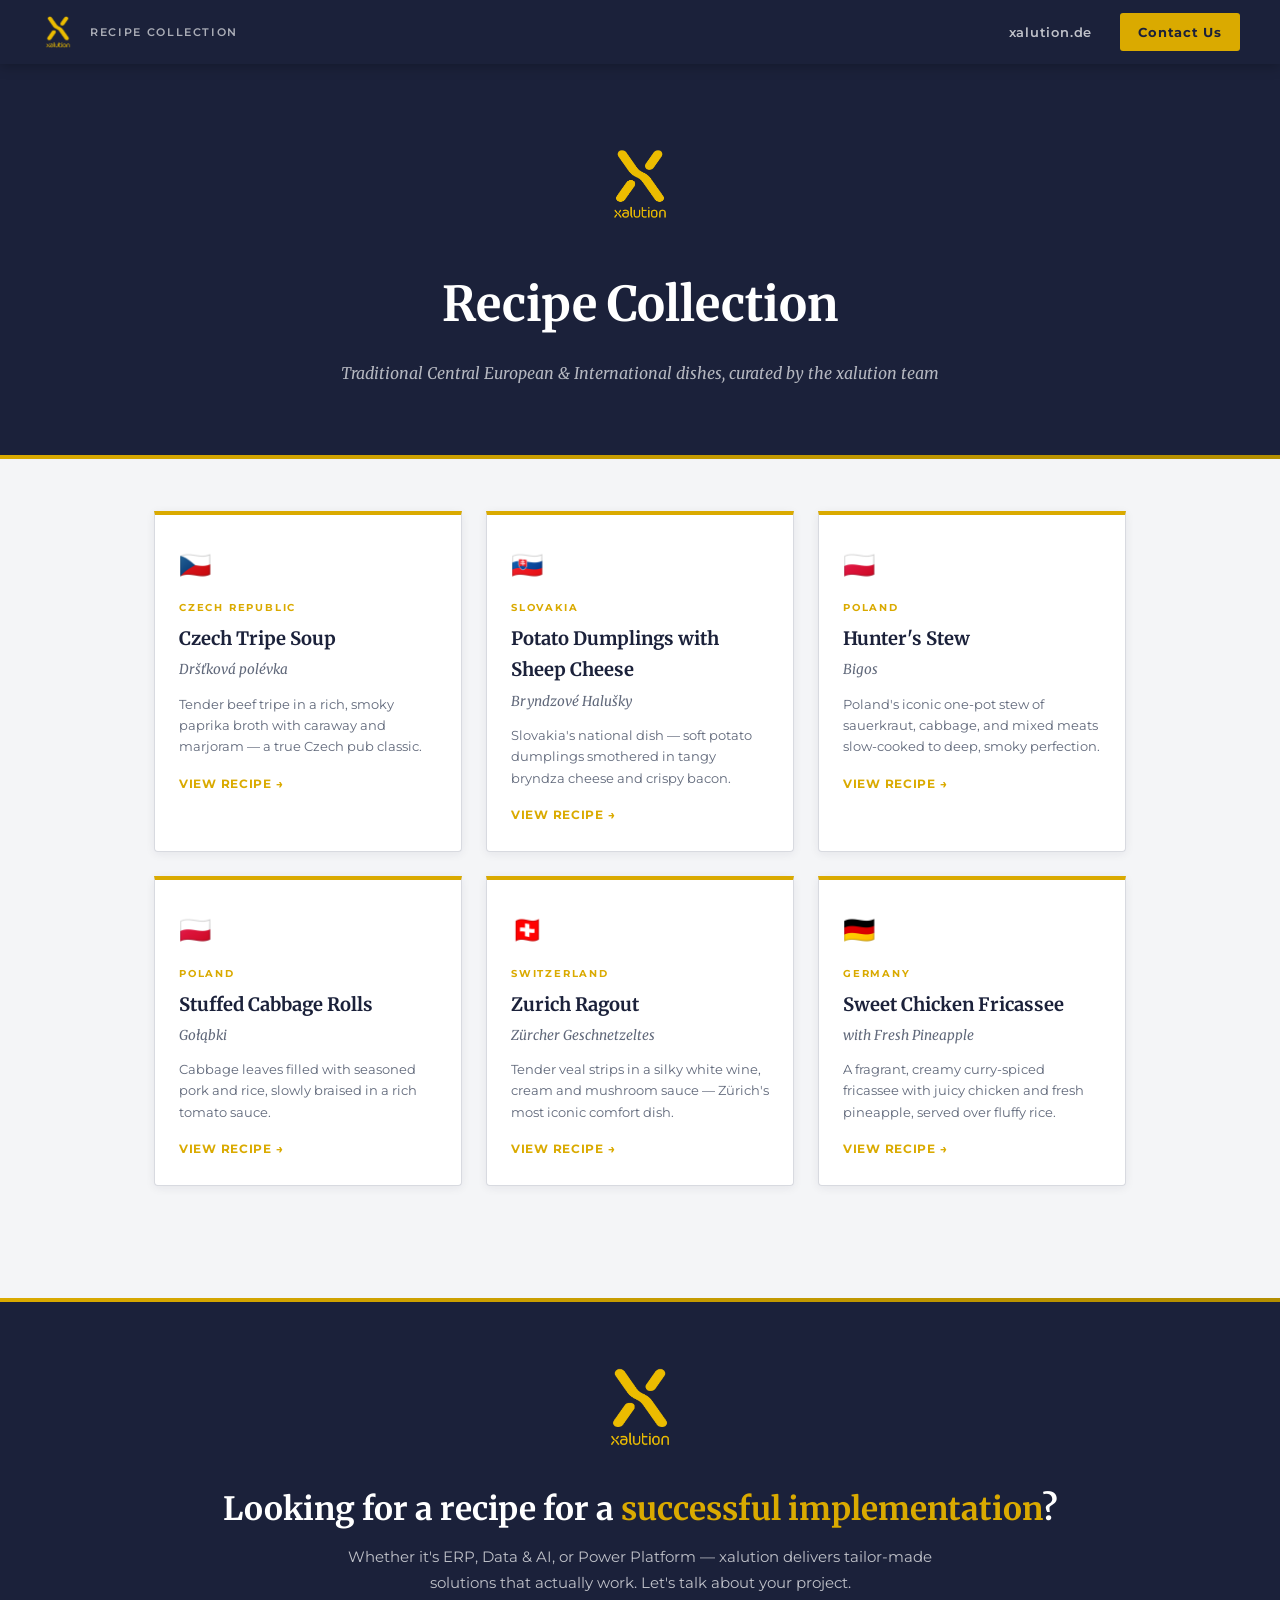
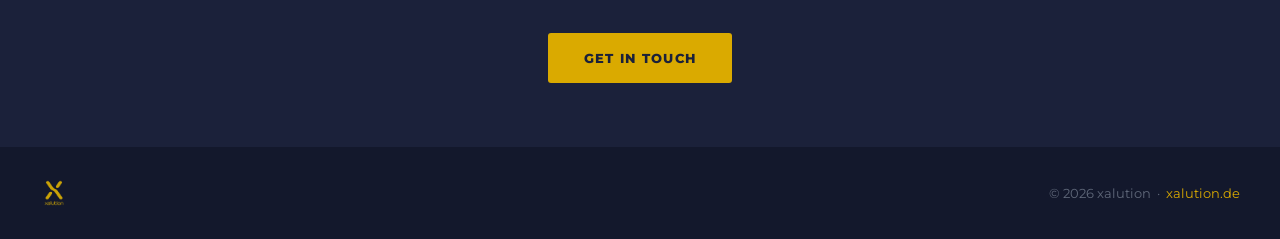
==== commit 40060351: "Add files via upload" ====
--- a/index.html
+++ b/index.html
@@ -205,7 +205,7 @@
         <label>Topic</label>
         <select id="ftopic">
           <option value="ERP Implementation">ERP Implementation</option>
-          <option value="Data & AI Solutions">Data &amp; AI Solutions</option>
+          <option value="Data &amp; AI Solutions">Data &amp; AI Solutions</option>
           <option value="Power Platform">Power Platform</option>
           <option value="Other">Other</option>
         </select>
@@ -214,16 +214,16 @@
         <label>Message</label>
         <textarea id="fmessage" placeholder="Tell us about your project..."></textarea>
       </div>
-      <button class="form-submit" onclick="sendMail()">Send Message</button>
+      <button class="form-submit" onclick="sendForm()">Send Message</button>
+      <p id="formError" style="color:#c0392b;font-size:13px;margin-top:10px;display:none;">Please fill in all fields.</p>
     </div>
     <div class="form-success" id="formSuccess">
       <div class="check">✅</div>
       <h4>Message sent!</h4>
-      <p>Your email client will open with a pre-filled message. We look forward to hearing from you.</p>
+      <p>Thank you — we'll be in touch shortly at your email address.</p>
     </div>
   </div>
 </div>
-
 <script>
 function openModal() {
   document.getElementById('contactModal').classList.add('open');
@@ -234,23 +234,40 @@
   document.body.style.overflow = '';
   document.getElementById('formArea').style.display = 'block';
   document.getElementById('formSuccess').style.display = 'none';
+  document.getElementById('formError').style.display = 'none';
 }
 document.getElementById('contactModal').addEventListener('click', function(e) {
   if (e.target === this) closeModal();
 });
-function sendMail() {
-  const name = document.getElementById('fname').value.trim();
-  const email = document.getElementById('femail').value.trim();
-  const topic = document.getElementById('ftopic').value;
+async function sendForm() {
+  const name    = document.getElementById('fname').value.trim();
+  const email   = document.getElementById('femail').value.trim();
+  const topic   = document.getElementById('ftopic').value;
   const message = document.getElementById('fmessage').value.trim();
-  if (!name || !email || !message) { alert('Please fill in all fields.'); return; }
-  const subject = encodeURIComponent('xalution Inquiry: ' + topic);
-  const body = encodeURIComponent(
-    'Name: ' + name + '\nEmail: ' + email + '\nTopic: ' + topic + '\n\n' + message
-  );
-  window.location.href = 'mailto:info@xalution.de?subject=' + subject + '&body=' + body;
-  document.getElementById('formArea').style.display = 'none';
-  document.getElementById('formSuccess').style.display = 'block';
+  const errEl   = document.getElementById('formError');
+  if (!name || !email || !message) { errEl.style.display = 'block'; return; }
+  errEl.style.display = 'none';
+  const btn = document.querySelector('.form-submit');
+  btn.textContent = 'Sending…';
+  btn.disabled = true;
+  try {
+    const res = await fetch('https://formspree.io/f/mnjrpooe', {
+      method: 'POST',
+      headers: { 'Content-Type': 'application/json', 'Accept': 'application/json' },
+      body: JSON.stringify({ name, email, topic, message })
+    });
+    if (res.ok) {
+      document.getElementById('formArea').style.display = 'none';
+      document.getElementById('formSuccess').style.display = 'block';
+    } else {
+      throw new Error('Server error');
+    }
+  } catch(e) {
+    btn.textContent = 'Send Message';
+    btn.disabled = false;
+    errEl.textContent = 'Something went wrong — please try again.';
+    errEl.style.display = 'block';
+  }
 }
 </script>
 </body>
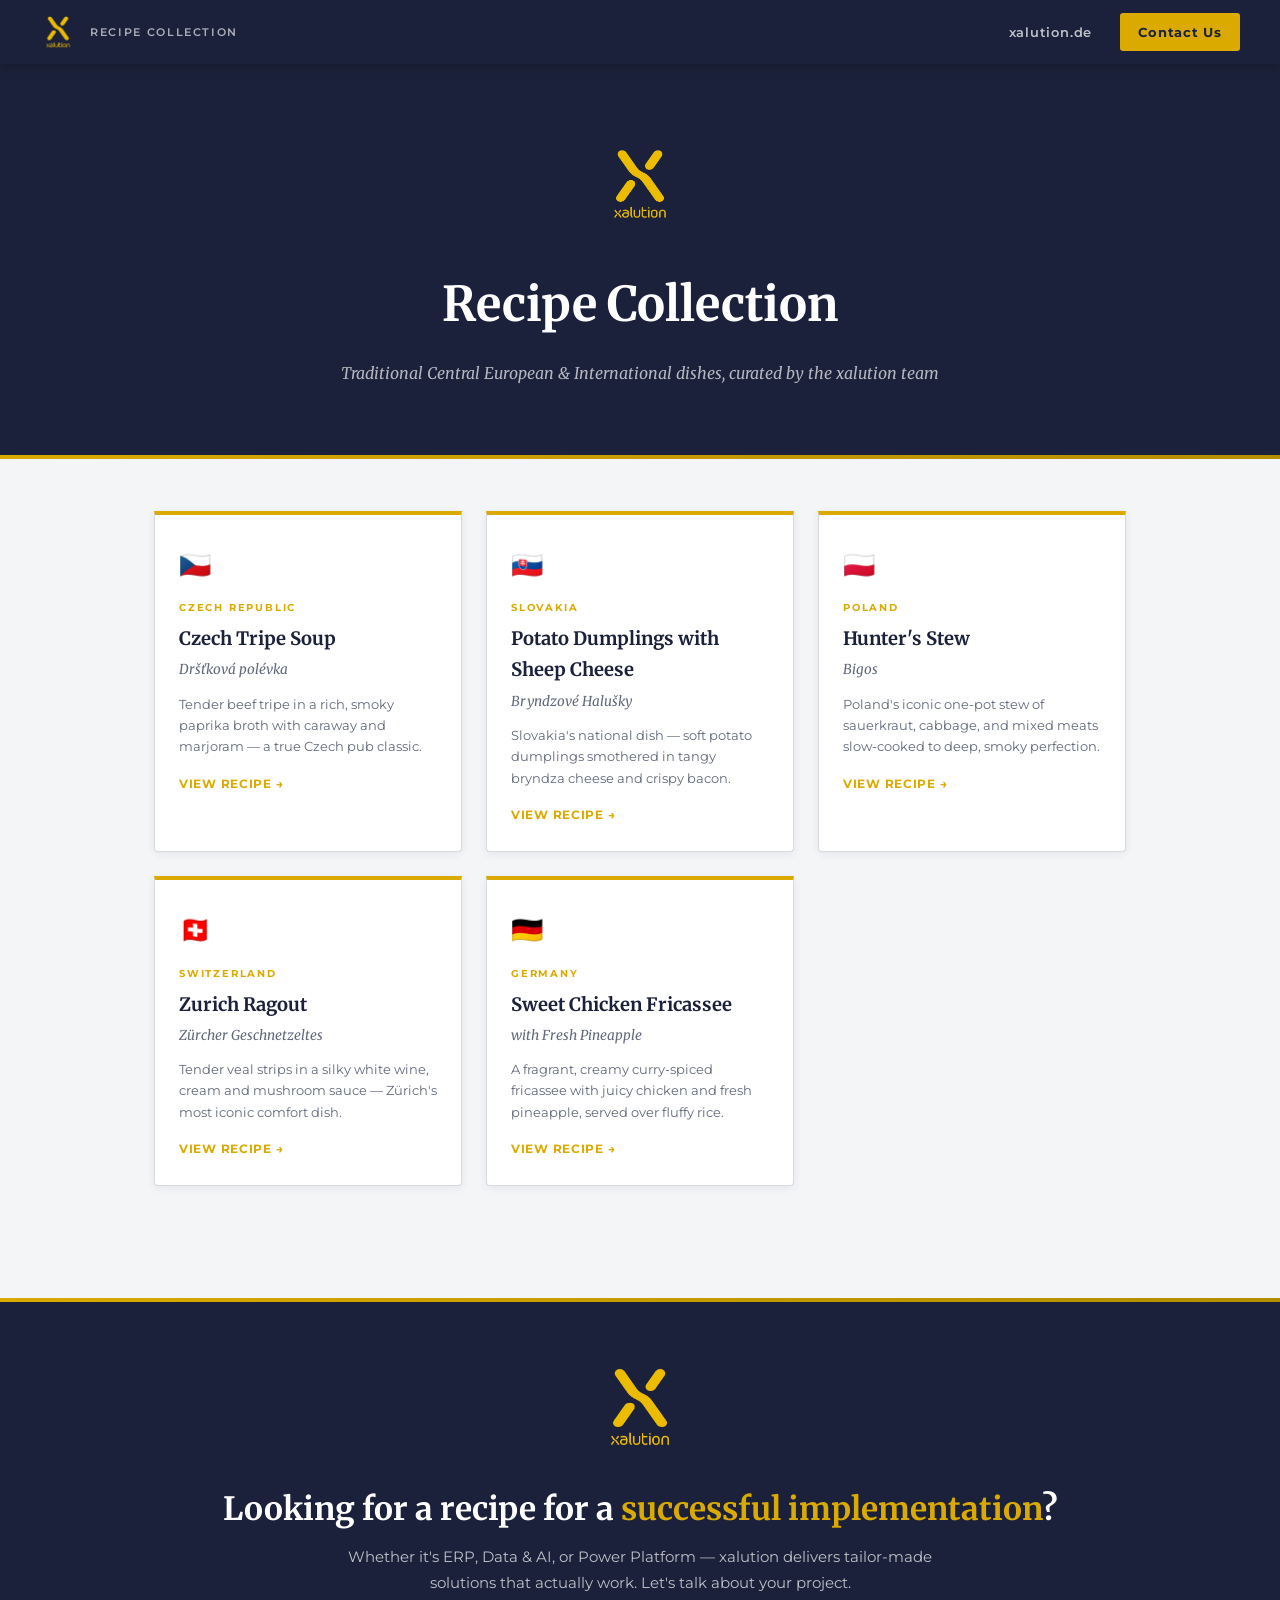
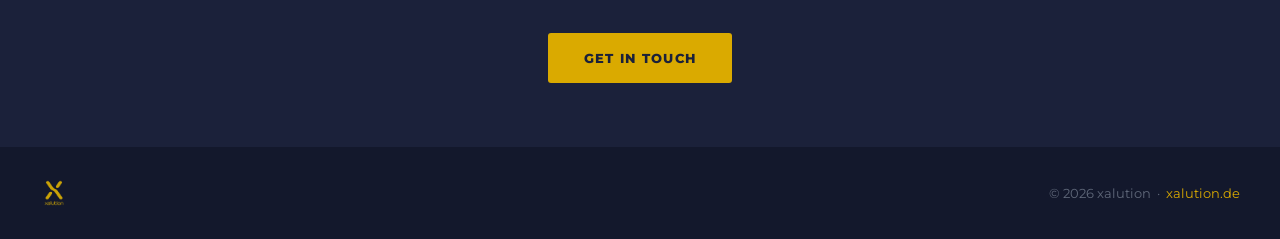
==== commit 91c5a14f: "Update index.html" ====
--- a/index.html
+++ b/index.html
@@ -142,15 +142,6 @@
     <div class="card-title">Hunter's Stew</div>
     <div class="card-native">Bigos</div>
     <div class="card-desc">Poland's iconic one-pot stew of sauerkraut, cabbage, and mixed meats slow-cooked to deep, smoky perfection.</div>
-    <span class="card-arrow">View Recipe →</span>
-  </a>
-
-  <a href="golabki.html" class="recipe-card">
-    <span class="card-flag">🇵🇱</span>
-    <div class="card-country">Poland</div>
-    <div class="card-title">Stuffed Cabbage Rolls</div>
-    <div class="card-native">Gołąbki</div>
-    <div class="card-desc">Cabbage leaves filled with seasoned pork and rice, slowly braised in a rich tomato sauce.</div>
     <span class="card-arrow">View Recipe →</span>
   </a>
 
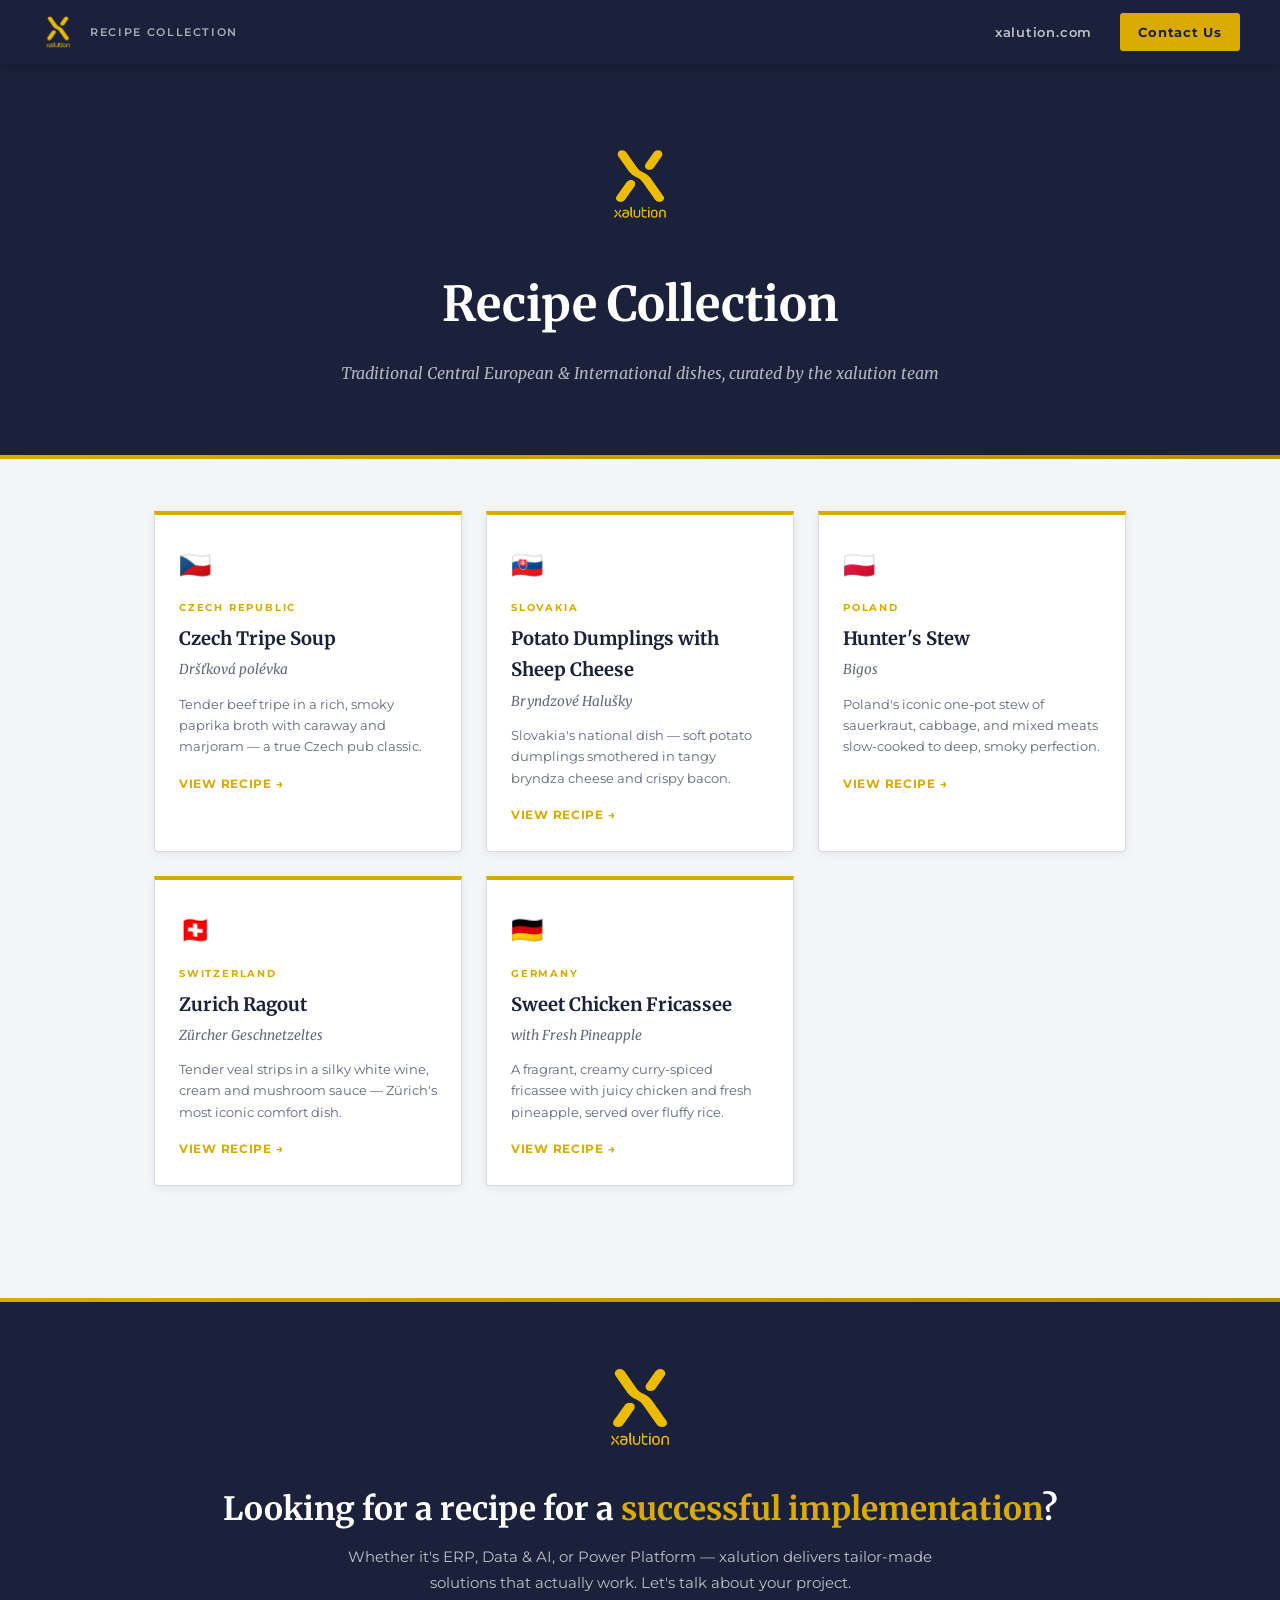
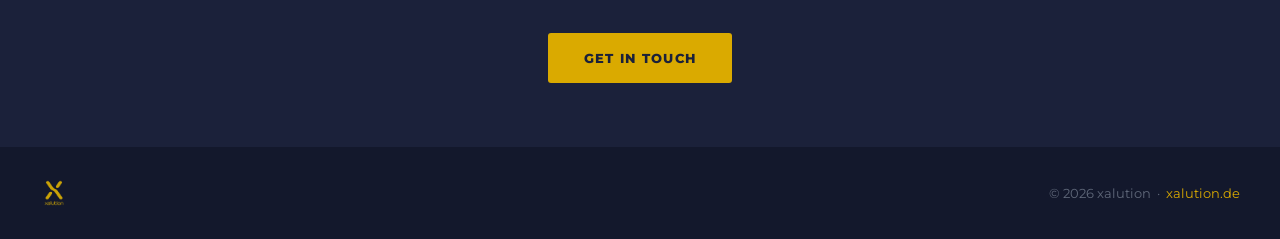
==== commit 7617d732: "Update index.html" ====
--- a/index.html
+++ b/index.html
@@ -105,7 +105,7 @@
     <span class="topbar-logo-text">Recipe Collection</span>
   </a>
   <div class="topbar-nav">
-    <a href="https://www.xalution.de" class="nav-link" target="_blank">xalution.de</a>
+    <a href="https://www.xalution.com" class="nav-link" target="_blank">xalution.com</a>
     <a href="#" class="cta-btn" onclick="openModal(); return false;">Contact Us</a>
   </div>
 </div>
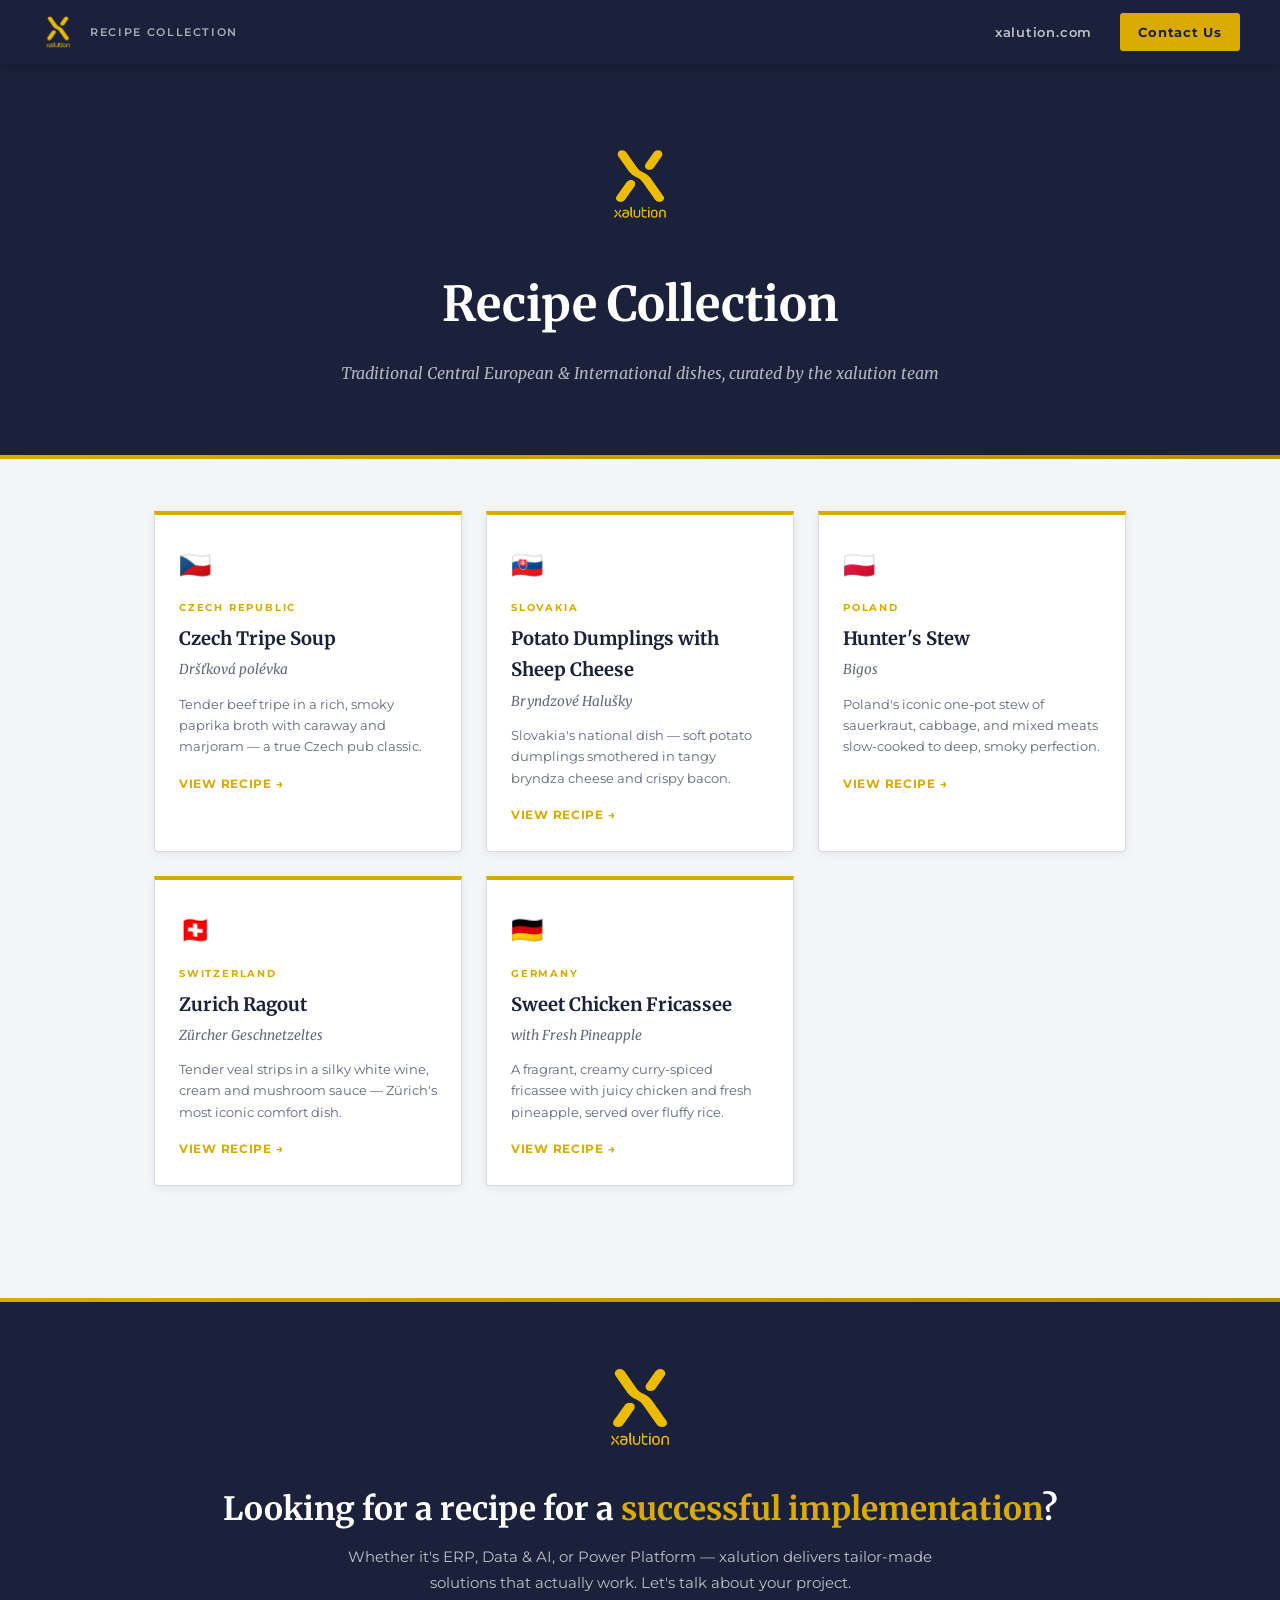
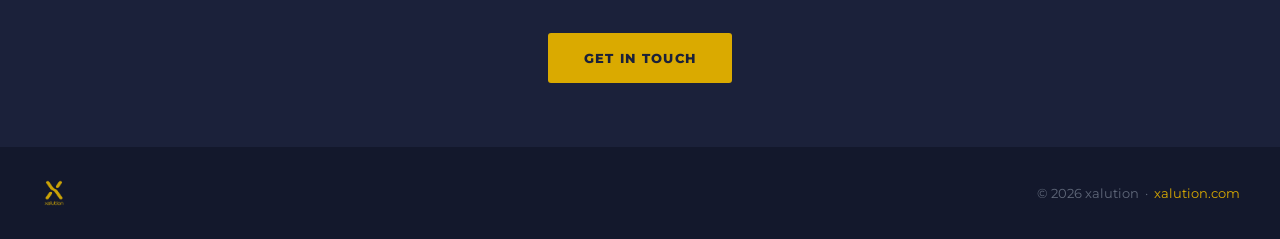
==== commit 8f3db080: "Update index.html" ====
--- a/index.html
+++ b/index.html
@@ -174,7 +174,7 @@
 
 <footer>
   <img src="xalution_logo.png" alt="xalution">
-  <span class="footer-right">© 2026 xalution &nbsp;·&nbsp; <a href="https://www.xalution.de" target="_blank">xalution.de</a></span>
+  <span class="footer-right">© 2026 xalution &nbsp;·&nbsp; <a href="https://www.xalution.com" target="_blank">xalution.com</a></span>
 </footer>
 
 <!-- CONTACT MODAL -->
